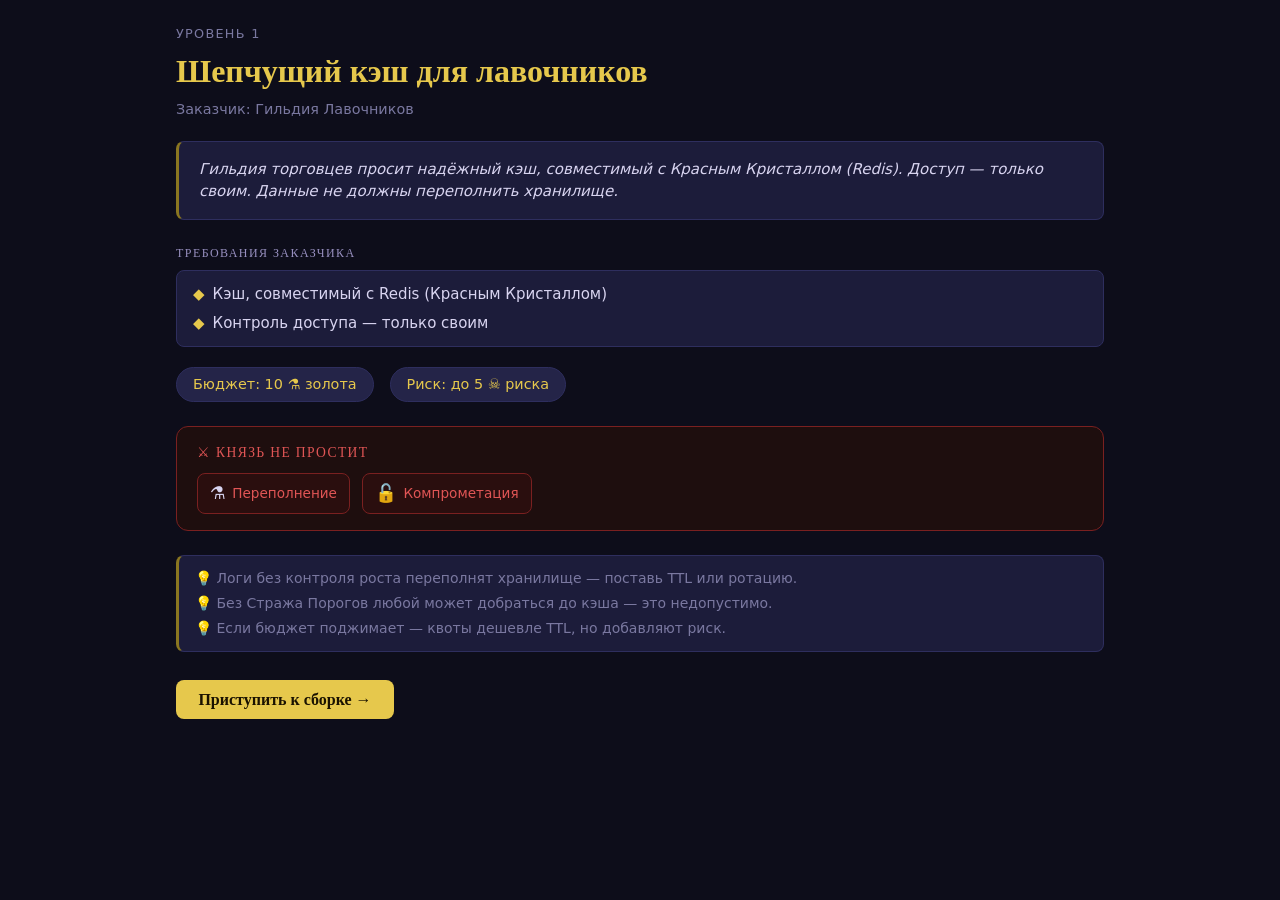
==== index.html @ b05fecaf "feat: initial TechnoMage Platform MVP Browser game about infrastructure design in a fantasy setting." ====
<!DOCTYPE html>
<html lang="ru">
<head>
  <meta charset="UTF-8" />
  <meta name="viewport" content="width=device-width, initial-scale=1.0" />
  <meta name="description" content="TechnoMage Platform — браузерная игра-прототип о системном дизайне в фэнтези-сеттинге." />
  <title>TechnoMage Platform</title>
  <link rel="stylesheet" href="style.css" />
</head>
<body>

<!-- ═══════════════════════════════════════════════════════════════
     SCREEN 1 — BRIEFING
════════════════════════════════════════════════════════════════ -->
<div id="screen-briefing" class="screen">
  <p id="briefing-level-num" class="level-badge"></p>
  <h1 id="briefing-level-name"></h1>
  <p id="briefing-client" class="briefing-client"></p>

  <p id="briefing-description" class="briefing-description"></p>

  <p class="section-title">Требования заказчика</p>
  <ul id="briefing-requirements"></ul>

  <div class="briefing-resources">
    <div class="resource-pill">Бюджет: <span id="briefing-budget"></span></div>
    <div class="resource-pill">Риск: <span id="briefing-risk"></span></div>
  </div>

  <div class="kp-section">
    <p class="kp-title">⚔ Князь не простит</p>
    <div id="briefing-critical"></div>
  </div>

  <div class="hint-box">
    <div id="briefing-hints"></div>
  </div>

  <button id="btn-start-assembly" class="btn btn-primary">Приступить к сборке →</button>
</div>


<!-- ═══════════════════════════════════════════════════════════════
     SCREEN 2 — ASSEMBLY
════════════════════════════════════════════════════════════════ -->
<div id="screen-assembly" style="display:none">

  <!-- Sticky HUD -->
  <div class="hud">
    <span id="hud-level-name" class="hud-level-name"></span>
    <span id="hud-gold" class="hud-resource"></span>
    <span id="hud-risk" class="hud-resource"></span>
    <span class="hud-divider">|</span>
    <div id="hud-statuses"></div>
    <span class="hud-divider">|</span>
    <span class="hud-kp-label">☠</span>
    <div id="hud-critical"></div>
  </div>

  <!-- Main area -->
  <div class="assembly-body">

    <!-- Left: Matrices -->
    <div>
      <div id="assembly-matrices"></div>
      <div class="launch-area">
        <button id="btn-launch" class="btn btn-launch">⚡ Запуск в прод — Отдать клиенту</button>
      </div>
    </div>

    <!-- Right: Spell panel -->
    <div class="spell-panel">
      <p class="spell-panel-title">Доступные заклинания</p>
      <div id="assembly-spells"></div>
    </div>

  </div>
</div>


<!-- ═══════════════════════════════════════════════════════════════
     SCREEN 3 — RESULT
════════════════════════════════════════════════════════════════ -->
<div id="screen-result" class="screen" style="display:none">

  <div id="result-banner" class="result-banner">
    <h1 id="result-title"></h1>
  </div>

  <!-- Success block -->
  <div id="result-success-block">
    <p id="result-client-report" class="result-client-text"></p>
    <p id="result-success-stats" class="result-stats"></p>
  </div>

  <!-- Fail block -->
  <div id="result-fail-block" class="fail-report">

    <!-- Block 1: Requirements -->
    <div id="result-req-block" class="fail-block">
      <p class="fail-block-title">◆ Не выполнены требования</p>
      <ul id="result-req-list" class="fail-list"></ul>
    </div>

    <!-- Block 2: Statuses -->
    <div id="result-status-block" class="fail-block">
      <p class="fail-block-title">⚠ Статусы (долги и конфликты)</p>
      <ul id="result-status-list" class="fail-list"></ul>
    </div>

    <!-- Block 3: Resources -->
    <div id="result-res-block" class="fail-block">
      <p class="fail-block-title">⚗ Ресурсы</p>
      <ul id="result-res-list" class="fail-list"></ul>
    </div>

  </div>

  <!-- Actions -->
  <div class="result-actions">
    <button id="btn-retry" class="btn btn-secondary">↩ Пересобрать</button>
    <button id="btn-next-level" class="btn btn-primary">Следующий уровень →</button>
  </div>

  <div id="result-all-done" class="result-all-done" style="display:none">
    ✦ Все уровни пройдены. Ты настоящий Техно-Маг. ✦
  </div>

</div>

<script type="module" src="ui.js"></script>

<!-- Wire up launch button after module loads -->
<script type="module">
  // The btn-launch is in a non-module context for simplicity,
  // but we need it wired — handled inside ui.js below.
</script>

</body>
</html>
---- style.css ----
/* TechnoMage Platform — Dark Fantasy UI */

/* ─── Tokens ─────────────────────────────────────────────────────────────── */
:root {
  --bg-deep:     #0d0d1a;
  --bg-base:     #13132b;
  --bg-card:     #1c1c3a;
  --bg-raised:   #242448;
  --border:      #2e2e5e;
  --border-glow: #4a4a9a;
  --gold:        #e6c84c;
  --gold-dim:    #8a7620;
  --red:         #e05555;
  --red-dim:     #7a2020;
  --green:       #4cca7a;
  --yellow:      #e6a83c;
  --text-main:   #d8d4f0;
  --text-dim:    #7a78a0;
  --text-label:  #9890c0;
  --slot-empty:  #1a1a38;
  --slot-valid:  #1a3a2a;
  --slot-invalid:#3a1a1a;
  --radius:      8px;
  --radius-lg:   12px;
  --font-main:   'Georgia', 'Times New Roman', serif;
  --font-ui:     'Segoe UI', system-ui, sans-serif;
  --transition:  0.15s ease;
}

/* ─── Reset & Base ───────────────────────────────────────────────────────── */
*, *::before, *::after { box-sizing: border-box; margin: 0; padding: 0; }

body {
  background: var(--bg-deep);
  color: var(--text-main);
  font-family: var(--font-ui);
  font-size: 15px;
  line-height: 1.5;
  min-height: 100vh;
}

h1, h2, h3 {
  font-family: var(--font-main);
  color: var(--gold);
}

a { color: var(--gold); }
ul { list-style: none; }

.fatal-error {
  color: var(--red);
  padding: 2rem;
  font-size: 1.2rem;
  text-align: center;
}

/* ─── Screens ────────────────────────────────────────────────────────────── */
.screen {
  max-width: 960px;
  margin: 0 auto;
  padding: 1.5rem 1rem 3rem;
  animation: fadeIn 0.2s ease;
}

@keyframes fadeIn {
  from { opacity: 0; transform: translateY(6px); }
  to   { opacity: 1; transform: none; }
}

/* ─── Briefing Screen ────────────────────────────────────────────────────── */
#screen-briefing .level-badge {
  font-size: 0.8rem;
  font-family: var(--font-ui);
  color: var(--text-dim);
  text-transform: uppercase;
  letter-spacing: 0.1em;
  margin-bottom: 0.25rem;
}

#screen-briefing h1 {
  font-size: 2rem;
  margin-bottom: 0.25rem;
}

.briefing-client {
  color: var(--text-dim);
  font-size: 0.9rem;
  margin-bottom: 1.25rem;
}

.briefing-description {
  background: var(--bg-card);
  border: 1px solid var(--border);
  border-left: 3px solid var(--gold-dim);
  border-radius: var(--radius);
  padding: 1rem 1.25rem;
  color: var(--text-main);
  margin-bottom: 1.5rem;
  font-style: italic;
}

.section-title {
  font-family: var(--font-main);
  color: var(--text-label);
  font-size: 0.75rem;
  text-transform: uppercase;
  letter-spacing: 0.12em;
  margin-bottom: 0.5rem;
}

#briefing-requirements {
  background: var(--bg-card);
  border: 1px solid var(--border);
  border-radius: var(--radius);
  padding: 0.75rem 1rem;
  margin-bottom: 1.25rem;
  display: flex;
  flex-direction: column;
  gap: 0.4rem;
}

#briefing-requirements li {
  display: flex;
  align-items: flex-start;
  gap: 0.5rem;
}

.req-icon { color: var(--gold); flex-shrink: 0; }

.briefing-resources {
  display: flex;
  gap: 1rem;
  margin-bottom: 1.5rem;
  flex-wrap: wrap;
}

.resource-pill {
  background: var(--bg-raised);
  border: 1px solid var(--border);
  border-radius: 20px;
  padding: 0.35rem 1rem;
  font-size: 0.9rem;
  color: var(--gold);
}

/* Critical statuses — "Князь не простит" */
.kp-section {
  background: #1e0e0e;
  border: 1px solid var(--red-dim);
  border-radius: var(--radius-lg);
  padding: 1rem 1.25rem;
  margin-bottom: 1.5rem;
}

.kp-title {
  color: var(--red);
  font-family: var(--font-main);
  font-size: 0.85rem;
  text-transform: uppercase;
  letter-spacing: 0.1em;
  margin-bottom: 0.6rem;
}

#briefing-critical {
  display: flex;
  gap: 0.75rem;
  flex-wrap: wrap;
}

.critical-badge {
  display: flex;
  align-items: center;
  gap: 0.4rem;
  background: #2a0e0e;
  border: 1px solid var(--red-dim);
  border-radius: var(--radius);
  padding: 0.4rem 0.75rem;
  cursor: default;
}

.critical-badge .status-icon { font-size: 1.1rem; }
.critical-badge .status-label { font-size: 0.85rem; color: var(--red); }

/* Hints */
.hint-box {
  background: var(--bg-card);
  border: 1px solid var(--border);
  border-left: 3px solid var(--gold-dim);
  border-radius: var(--radius);
  padding: 0.75rem 1rem;
  margin-bottom: 1.75rem;
}

.hint-line {
  color: var(--text-dim);
  font-size: 0.875rem;
  margin-bottom: 0.25rem;
}
.hint-line:last-child { margin-bottom: 0; }

/* ─── Buttons ────────────────────────────────────────────────────────────── */
.btn {
  display: inline-flex;
  align-items: center;
  gap: 0.5rem;
  border: none;
  border-radius: var(--radius);
  padding: 0.65rem 1.4rem;
  font-family: var(--font-main);
  font-size: 1rem;
  cursor: pointer;
  transition: var(--transition);
  text-decoration: none;
}

.btn-primary {
  background: var(--gold);
  color: #1a1200;
  font-weight: bold;
}
.btn-primary:hover { background: #f0d660; transform: translateY(-1px); }

.btn-danger {
  background: var(--red);
  color: #fff;
}
.btn-danger:hover { background: #f07070; }

.btn-secondary {
  background: var(--bg-raised);
  color: var(--text-main);
  border: 1px solid var(--border-glow);
}
.btn-secondary:hover { border-color: var(--gold-dim); color: var(--gold); }

.btn-launch {
  background: linear-gradient(135deg, #1a3a1a, #0e2a0e);
  color: var(--green);
  border: 1px solid #2a6a2a;
  font-size: 1.05rem;
  padding: 0.75rem 2rem;
  width: 100%;
  justify-content: center;
  margin-top: 1rem;
}
.btn-launch:hover {
  background: linear-gradient(135deg, #1e4a1e, #122a12);
  border-color: var(--green);
  box-shadow: 0 0 12px rgba(76, 202, 122, 0.25);
}

/* ─── Assembly HUD ───────────────────────────────────────────────────────── */
.hud {
  position: sticky;
  top: 0;
  z-index: 100;
  background: var(--bg-base);
  border-bottom: 1px solid var(--border);
  padding: 0.6rem 1rem;
  display: flex;
  align-items: center;
  gap: 1rem;
  flex-wrap: wrap;
}

.hud-level-name {
  font-family: var(--font-main);
  color: var(--gold);
  font-size: 0.95rem;
  flex: 1;
  min-width: 120px;
  white-space: nowrap;
  overflow: hidden;
  text-overflow: ellipsis;
}

.hud-resource {
  font-size: 0.95rem;
  font-family: var(--font-ui);
  padding: 0.25rem 0.7rem;
  border-radius: 20px;
  background: var(--bg-raised);
  border: 1px solid var(--border);
  white-space: nowrap;
  transition: var(--transition);
}
.hud-resource.warn  { border-color: var(--yellow); color: var(--yellow); }
.hud-resource.danger { border-color: var(--red); color: var(--red); animation: pulse 1s ease infinite; }

.hud-divider { color: var(--border); }

#hud-statuses {
  display: flex;
  gap: 0.3rem;
  align-items: center;
  flex-wrap: wrap;
}

.status-clear { color: var(--text-dim); font-size: 0.8rem; }

.status-badge {
  display: inline-block;
  font-size: 1.1rem;
  cursor: default;
  transition: var(--transition);
}
.status-badge.status-fatal {
  filter: drop-shadow(0 0 4px var(--red));
  animation: pulse 1.2s ease infinite;
}
.status-badge.status-warn {
  opacity: 0.7;
}

.hud-kp-label {
  color: var(--text-dim);
  font-size: 0.75rem;
}

#hud-critical {
  display: flex;
  gap: 0.25rem;
}

.critical-mini {
  font-size: 1rem;
  opacity: 0.35;
  cursor: default;
  transition: var(--transition);
}
.critical-mini.fired {
  opacity: 1;
  filter: drop-shadow(0 0 5px var(--red));
  animation: pulse 1s ease infinite;
}

@keyframes pulse {
  0%, 100% { opacity: 1; }
  50%       { opacity: 0.5; }
}

/* ─── Assembly Layout ────────────────────────────────────────────────────── */
#screen-assembly {
  max-width: 1100px;
  display: flex;
  flex-direction: column;
  gap: 0;
  padding: 0 0 3rem;
}

.assembly-body {
  display: grid;
  grid-template-columns: 1fr 320px;
  gap: 1.25rem;
  padding: 1.25rem 1rem;
  align-items: start;
}

@media (max-width: 720px) {
  .assembly-body {
    grid-template-columns: 1fr;
  }
}

/* ─── Matrices ───────────────────────────────────────────────────────────── */
#assembly-matrices {
  display: flex;
  flex-direction: column;
  gap: 1rem;
}

.matrix-block {
  background: var(--bg-card);
  border: 1px solid var(--border);
  border-radius: var(--radius-lg);
  overflow: hidden;
  transition: var(--transition);
}

.matrix-header {
  display: flex;
  align-items: center;
  gap: 0.6rem;
  padding: 0.65rem 1rem;
  background: var(--bg-raised);
  border-bottom: 1px solid var(--border);
}

.matrix-icon { font-size: 1.2rem; }
.matrix-name {
  font-family: var(--font-main);
  color: var(--gold);
  font-size: 1rem;
  font-weight: bold;
}
.matrix-desc {
  color: var(--text-dim);
  font-size: 0.8rem;
  margin-left: auto;
}

.matrix-slots {
  display: flex;
  flex-wrap: wrap;
  gap: 0.75rem;
  padding: 0.85rem 1rem;
}

/* ─── Slots ──────────────────────────────────────────────────────────────── */
.slot {
  width: 140px;
  min-height: 72px;
  border-radius: var(--radius);
  border: 2px dashed var(--border);
  display: flex;
  flex-direction: column;
  align-items: center;
  justify-content: center;
  padding: 0.5rem;
  text-align: center;
  cursor: default;
  transition: border-color 0.12s ease, background 0.12s ease;
  position: relative;
}

.slot-empty {
  background: var(--slot-empty);
  border-color: var(--border);
  cursor: pointer;
}
.slot-empty:hover { border-color: var(--border-glow); }

.slot-valid {
  background: var(--slot-valid) !important;
  border-color: var(--green) !important;
  border-style: solid !important;
  box-shadow: 0 0 8px rgba(76, 202, 122, 0.2);
}

.slot-invalid {
  background: var(--slot-invalid) !important;
  border-color: var(--red-dim) !important;
  opacity: 0.5;
  cursor: not-allowed;
}

.slot-drag-over {
  background: #1a3a2a !important;
  border-color: var(--green) !important;
  border-style: solid !important;
  box-shadow: 0 0 14px rgba(76, 202, 122, 0.4);
}

.slot-filled {
  background: var(--bg-raised);
  border: 2px solid var(--border-glow);
  border-style: solid;
  cursor: pointer;
}
.slot-filled:hover {
  border-color: var(--red);
  box-shadow: 0 0 8px rgba(224, 85, 85, 0.2);
}
.slot-filled:hover::after {
  content: '✕';
  position: absolute;
  top: 3px; right: 5px;
  font-size: 0.7rem;
  color: var(--red);
  opacity: 0.7;
}

.slot-type-label {
  font-size: 0.7rem;
  color: var(--text-dim);
  text-transform: uppercase;
  letter-spacing: 0.08em;
}

.slot-spell-name {
  font-family: var(--font-main);
  font-size: 0.85rem;
  color: var(--gold);
  line-height: 1.3;
}
.slot-spell-cost {
  font-size: 0.7rem;
  color: var(--text-dim);
  margin-top: 0.2rem;
}

/* ─── Spell Panel ────────────────────────────────────────────────────────── */
.spell-panel {
  position: sticky;
  top: 56px;
}

.spell-panel-title {
  font-family: var(--font-main);
  color: var(--text-label);
  font-size: 0.75rem;
  text-transform: uppercase;
  letter-spacing: 0.12em;
  margin-bottom: 0.6rem;
  padding: 0 0.25rem;
}

#assembly-spells {
  display: flex;
  flex-direction: column;
  gap: 0.5rem;
  max-height: calc(100vh - 160px);
  overflow-y: auto;
  padding-right: 4px;
}

#assembly-spells::-webkit-scrollbar { width: 4px; }
#assembly-spells::-webkit-scrollbar-track { background: transparent; }
#assembly-spells::-webkit-scrollbar-thumb { background: var(--border); border-radius: 2px; }

.spell-card {
  background: var(--bg-card);
  border: 1px solid var(--border);
  border-radius: var(--radius);
  padding: 0.6rem 0.75rem;
  cursor: grab;
  transition: border-color 0.12s ease, box-shadow 0.12s ease, opacity 0.12s ease;
  user-select: none;
}
.spell-card:hover {
  border-color: var(--gold-dim);
  box-shadow: 0 0 6px rgba(230, 200, 76, 0.15);
}
.spell-card:active { cursor: grabbing; }

.spell-selected {
  border-color: var(--gold) !important;
  box-shadow: 0 0 10px rgba(230, 200, 76, 0.3) !important;
  background: #22220e !important;
}

.spell-placed {
  opacity: 0.35;
  cursor: not-allowed;
  border-style: dashed;
}

.spell-dragging { opacity: 0.5; }

.spell-name {
  font-family: var(--font-main);
  color: var(--gold);
  font-size: 0.9rem;
  margin-bottom: 0.15rem;
}
.spell-desc {
  font-size: 0.78rem;
  color: var(--text-dim);
  margin-bottom: 0.35rem;
  line-height: 1.35;
}
.spell-meta {
  display: flex;
  gap: 0.5rem;
  align-items: center;
  flex-wrap: wrap;
  margin-bottom: 0.25rem;
}
.spell-cost { font-size: 0.78rem; color: var(--gold); }
.spell-risk { font-size: 0.78rem; color: var(--text-dim); }
.spell-risk.has-risk { color: var(--yellow); }
.spell-debt {
  font-size: 0.72rem;
  color: var(--red);
  background: rgba(224,85,85,0.08);
  border-radius: 4px;
  padding: 0 0.35rem;
}
.spell-slots {
  font-size: 0.68rem;
  color: var(--text-dim);
  text-transform: uppercase;
  letter-spacing: 0.07em;
}

/* ─── Launch button area ─────────────────────────────────────────────────── */
.launch-area {
  padding: 0 1rem 1rem;
}

/* ─── Result Screen ──────────────────────────────────────────────────────── */
.result-banner {
  border-radius: var(--radius-lg);
  padding: 2rem 2rem 1.5rem;
  text-align: center;
  margin-bottom: 1.5rem;
  border: 1px solid;
}

.result-banner.success {
  background: linear-gradient(135deg, #0e2a0e, #0a1e12);
  border-color: var(--green);
  box-shadow: 0 0 30px rgba(76, 202, 122, 0.15);
}

.result-banner.fail {
  background: linear-gradient(135deg, #2a0e0e, #1e0a0a);
  border-color: var(--red);
  box-shadow: 0 0 30px rgba(224, 85, 85, 0.15);
}

#result-title {
  font-size: 1.8rem;
  margin-bottom: 0;
}
.result-banner.success #result-title { color: var(--green); }
.result-banner.fail    #result-title { color: var(--red); }

.result-client-text {
  font-style: italic;
  color: var(--text-main);
  font-size: 1.05rem;
  margin: 0.75rem 0 0.5rem;
  line-height: 1.55;
}

.result-stats {
  font-size: 0.875rem;
  color: var(--text-dim);
  margin-top: 0.5rem;
}

/* Fail report blocks */
.fail-report {
  display: flex;
  flex-direction: column;
  gap: 1rem;
  margin-bottom: 1.5rem;
}

.fail-block {
  background: var(--bg-card);
  border: 1px solid var(--border);
  border-radius: var(--radius-lg);
  overflow: hidden;
}

.fail-block-title {
  font-family: var(--font-main);
  font-size: 0.75rem;
  text-transform: uppercase;
  letter-spacing: 0.12em;
  padding: 0.5rem 1rem;
  background: var(--bg-raised);
  color: var(--text-label);
  border-bottom: 1px solid var(--border);
}

.fail-list {
  padding: 0.75rem 1rem;
  display: flex;
  flex-direction: column;
  gap: 0.6rem;
}

.fail-item {
  display: flex;
  align-items: flex-start;
  gap: 0.6rem;
  font-size: 0.9rem;
  line-height: 1.45;
}

.fail-icon {
  font-size: 1.1rem;
  flex-shrink: 0;
  margin-top: 0.05rem;
}

.fail-fatal .fail-icon { filter: drop-shadow(0 0 3px var(--red)); }
.fail-warn  .fail-icon { opacity: 0.6; }
.fail-info  { color: var(--text-dim); }

.fail-advice {
  font-size: 0.8rem;
  color: var(--text-dim);
  margin-top: 0.2rem;
  font-style: italic;
}

/* Result buttons */
.result-actions {
  display: flex;
  gap: 0.75rem;
  flex-wrap: wrap;
}

.result-all-done {
  text-align: center;
  font-family: var(--font-main);
  color: var(--gold);
  font-size: 1.1rem;
  padding: 1rem;
  background: var(--bg-card);
  border: 1px solid var(--gold-dim);
  border-radius: var(--radius-lg);
  margin-top: 0.5rem;
}
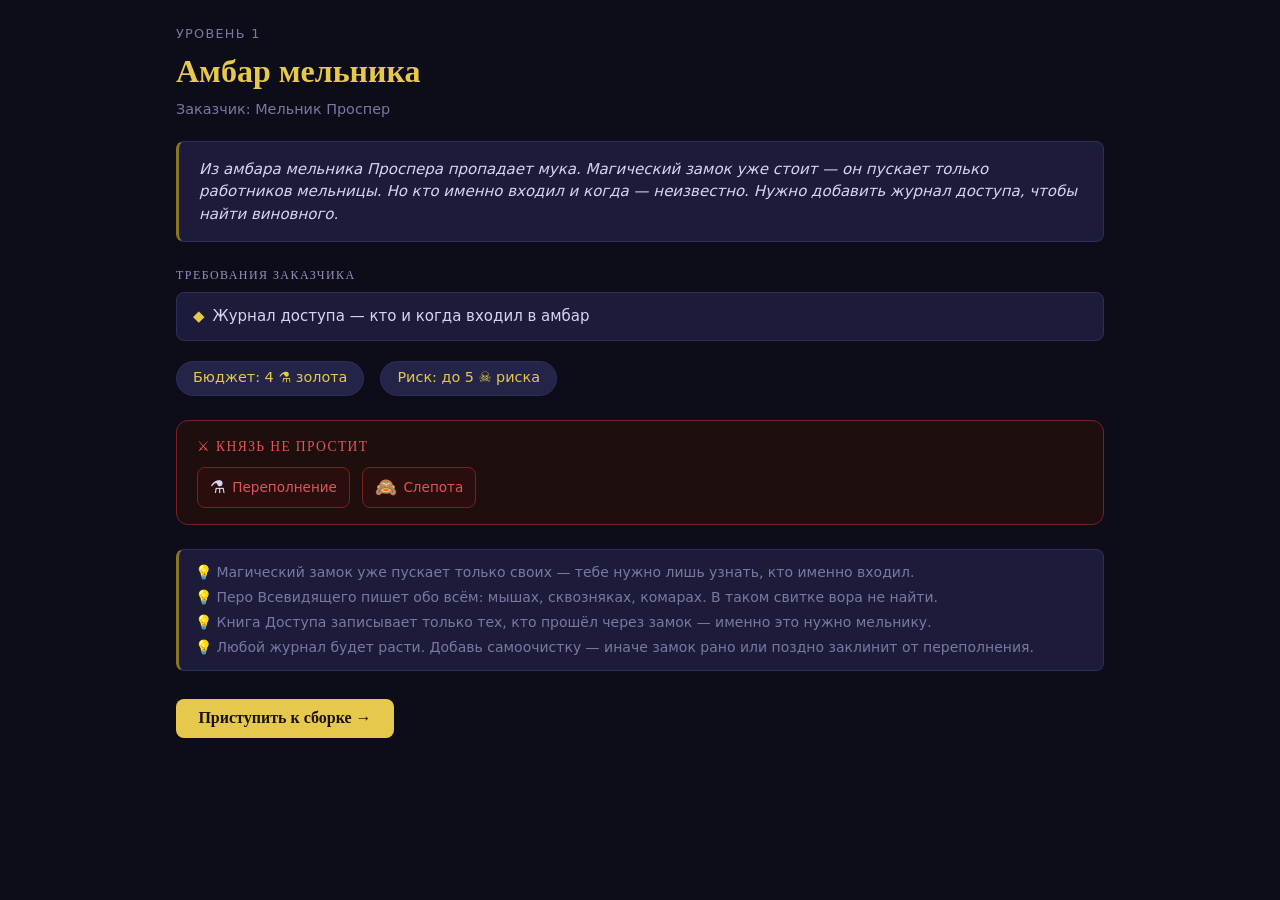
==== commit dd9fb360: "feat: matrices as cards + L3 final level (build from scratch) Made-with: Cursor" ====
--- a/index.html
+++ b/index.html
@@ -60,7 +60,27 @@
   <!-- Main area -->
   <div class="assembly-body">
 
-    <!-- Left: Matrices -->
+    <!-- Left: Task sidebar (always visible) -->
+    <div class="task-sidebar">
+      <div id="sidebar-level-num" class="sidebar-level-num"></div>
+      <div id="sidebar-level-name" class="sidebar-level-name"></div>
+      <div id="sidebar-client" class="sidebar-client"></div>
+      <p id="sidebar-description" class="sidebar-description"></p>
+
+      <p class="sidebar-section-title">Требования</p>
+      <ul id="sidebar-requirements" class="sidebar-requirements"></ul>
+
+      <div class="sidebar-kp">
+        <p class="sidebar-kp-title">⚔ Князь не простит</p>
+        <div id="sidebar-critical"></div>
+      </div>
+
+      <div class="sidebar-hints">
+        <div id="sidebar-hints"></div>
+      </div>
+    </div>
+
+    <!-- Center: Matrices -->
     <div>
       <div id="assembly-matrices"></div>
       <div class="launch-area">
@@ -68,9 +88,14 @@
       </div>
     </div>
 
-    <!-- Right: Spell panel -->
+    <!-- Right: Matrix panel (optional matrices) + Spell panel -->
     <div class="spell-panel">
-      <p class="spell-panel-title">Доступные заклинания</p>
+      <div id="assembly-matrix-panel" style="display:none">
+        <p class="matrix-panel-title">Матрицы</p>
+        <div id="assembly-matrix-cards"></div>
+        <div class="panel-divider"></div>
+      </div>
+      <p class="spell-panel-title">Заклинания</p>
       <div id="assembly-spells"></div>
     </div>
 
--- a/style.css
+++ b/style.css
@@ -341,7 +341,8 @@
 
 /* ─── Assembly Layout ────────────────────────────────────────────────────── */
 #screen-assembly {
-  max-width: 1100px;
+  max-width: 1280px;
+  margin: 0 auto;
   display: flex;
   flex-direction: column;
   gap: 0;
@@ -350,17 +351,140 @@
 
 .assembly-body {
   display: grid;
-  grid-template-columns: 1fr 320px;
-  gap: 1.25rem;
-  padding: 1.25rem 1rem;
+  grid-template-columns: 240px 1fr 300px;
+  gap: 1rem;
+  padding: 1rem;
   align-items: start;
+}
+
+@media (max-width: 960px) {
+  .assembly-body {
+    grid-template-columns: 200px 1fr 260px;
+  }
 }
 
 @media (max-width: 720px) {
   .assembly-body {
     grid-template-columns: 1fr;
   }
-}
+  .task-sidebar {
+    order: -1;
+  }
+}
+
+/* ─── Task Sidebar ───────────────────────────────────────────────────────── */
+.task-sidebar {
+  position: sticky;
+  top: 56px;
+  background: var(--bg-card);
+  border: 1px solid var(--border);
+  border-left: 3px solid var(--gold-dim);
+  border-radius: var(--radius-lg);
+  padding: 1rem;
+  display: flex;
+  flex-direction: column;
+  gap: 0.75rem;
+  max-height: calc(100vh - 72px);
+  overflow-y: auto;
+}
+
+.task-sidebar::-webkit-scrollbar { width: 3px; }
+.task-sidebar::-webkit-scrollbar-track { background: transparent; }
+.task-sidebar::-webkit-scrollbar-thumb { background: var(--border); border-radius: 2px; }
+
+.sidebar-level-num {
+  font-size: 0.7rem;
+  text-transform: uppercase;
+  letter-spacing: 0.1em;
+  color: var(--text-dim);
+}
+
+.sidebar-level-name {
+  font-family: var(--font-main);
+  color: var(--gold);
+  font-size: 1rem;
+  line-height: 1.3;
+}
+
+.sidebar-client {
+  font-size: 0.8rem;
+  color: var(--text-dim);
+}
+
+.sidebar-description {
+  font-size: 0.8rem;
+  color: var(--text-main);
+  line-height: 1.45;
+  font-style: italic;
+  padding-bottom: 0.5rem;
+  border-bottom: 1px solid var(--border);
+}
+
+.sidebar-section-title {
+  font-size: 0.68rem;
+  text-transform: uppercase;
+  letter-spacing: 0.1em;
+  color: var(--text-dim);
+}
+
+.sidebar-requirements {
+  display: flex;
+  flex-direction: column;
+  gap: 0.35rem;
+  padding-bottom: 0.5rem;
+  border-bottom: 1px solid var(--border);
+}
+
+.sidebar-req-item {
+  display: flex;
+  align-items: flex-start;
+  gap: 0.4rem;
+  font-size: 0.8rem;
+  line-height: 1.35;
+  color: var(--text-main);
+}
+
+.sidebar-kp {
+  background: #1e0e0e;
+  border: 1px solid var(--red-dim);
+  border-radius: var(--radius);
+  padding: 0.6rem 0.75rem;
+}
+
+.sidebar-kp-title {
+  font-size: 0.68rem;
+  text-transform: uppercase;
+  letter-spacing: 0.1em;
+  color: var(--red);
+  margin-bottom: 0.4rem;
+}
+
+#sidebar-critical {
+  display: flex;
+  flex-direction: column;
+  gap: 0.3rem;
+}
+
+.sidebar-critical-badge {
+  display: flex;
+  align-items: center;
+  gap: 0.4rem;
+  font-size: 0.8rem;
+  color: var(--red);
+}
+
+.sidebar-hints {
+  border-top: 1px solid var(--border);
+  padding-top: 0.5rem;
+}
+
+.sidebar-hint-line {
+  font-size: 0.75rem;
+  color: var(--text-dim);
+  line-height: 1.4;
+  margin-bottom: 0.3rem;
+}
+.sidebar-hint-line:last-child { margin-bottom: 0; }
 
 /* ─── Matrices ───────────────────────────────────────────────────────────── */
 #assembly-matrices {
@@ -706,3 +830,126 @@
   border-radius: var(--radius-lg);
   margin-top: 0.5rem;
 }
+
+/* ─── Matrix Panel (optional matrices as cards) ──────────────────────────── */
+.matrix-panel-title {
+  font-family: var(--font-main);
+  color: var(--text-label);
+  font-size: 0.75rem;
+  text-transform: uppercase;
+  letter-spacing: 0.12em;
+  margin-bottom: 0.5rem;
+  padding: 0 0.25rem;
+}
+
+#assembly-matrix-cards {
+  display: flex;
+  flex-direction: column;
+  gap: 0.5rem;
+  margin-bottom: 0.5rem;
+}
+
+.matrix-card {
+  background: var(--bg-raised);
+  border: 1px solid var(--border-glow);
+  border-radius: var(--radius);
+  padding: 0.6rem 0.75rem;
+  cursor: pointer;
+  transition: border-color 0.12s ease, box-shadow 0.12s ease;
+  user-select: none;
+}
+.matrix-card:hover {
+  border-color: var(--gold-dim);
+  box-shadow: 0 0 8px rgba(230, 200, 76, 0.2);
+}
+.matrix-card-selected {
+  border-color: var(--gold) !important;
+  box-shadow: 0 0 12px rgba(230, 200, 76, 0.35) !important;
+}
+.matrix-card-dragging { opacity: 0.5; }
+
+.matrix-card-header {
+  display: flex;
+  align-items: center;
+  gap: 0.4rem;
+  margin-bottom: 0.2rem;
+}
+.matrix-card-icon { font-size: 1rem; }
+.matrix-card-name {
+  font-family: var(--font-main);
+  color: var(--gold);
+  font-size: 0.9rem;
+  flex: 1;
+}
+.matrix-card-cost {
+  font-size: 0.8rem;
+  color: var(--gold);
+  background: rgba(230,200,76,0.1);
+  border-radius: 4px;
+  padding: 0 0.4rem;
+}
+.matrix-card-desc {
+  font-size: 0.75rem;
+  color: var(--text-dim);
+  margin-bottom: 0.25rem;
+}
+.matrix-card-slots {
+  font-size: 0.68rem;
+  color: var(--text-dim);
+  text-transform: uppercase;
+  letter-spacing: 0.07em;
+}
+
+.panel-divider {
+  height: 1px;
+  background: var(--border);
+  margin: 0.75rem 0;
+}
+
+/* ─── Matrix block states ────────────────────────────────────────────────── */
+.matrix-locked .matrix-header {
+  opacity: 0.8;
+}
+.matrix-lock-icon {
+  font-size: 0.85rem;
+  margin-left: auto;
+  opacity: 0.5;
+}
+
+.matrix-remove-btn {
+  margin-left: auto;
+  background: none;
+  border: 1px solid var(--red-dim);
+  color: var(--red);
+  border-radius: 4px;
+  padding: 0.1rem 0.4rem;
+  font-size: 0.8rem;
+  cursor: pointer;
+  line-height: 1.4;
+  transition: var(--transition);
+  flex-shrink: 0;
+}
+.matrix-remove-btn:hover { background: rgba(224,85,85,0.15); }
+.matrix-remove-btn.disabled {
+  opacity: 0.3;
+  cursor: not-allowed;
+  pointer-events: none;
+}
+
+/* ─── Board drag-over state ──────────────────────────────────────────────── */
+.board-drag-over {
+  outline: 2px dashed var(--gold-dim);
+  outline-offset: 4px;
+  border-radius: var(--radius);
+}
+
+/* ─── Empty board hint ───────────────────────────────────────────────────── */
+.matrices-empty-hint {
+  color: var(--text-dim);
+  font-size: 0.875rem;
+  font-style: italic;
+  padding: 1.5rem 1rem;
+  text-align: center;
+  border: 2px dashed var(--border);
+  border-radius: var(--radius-lg);
+}
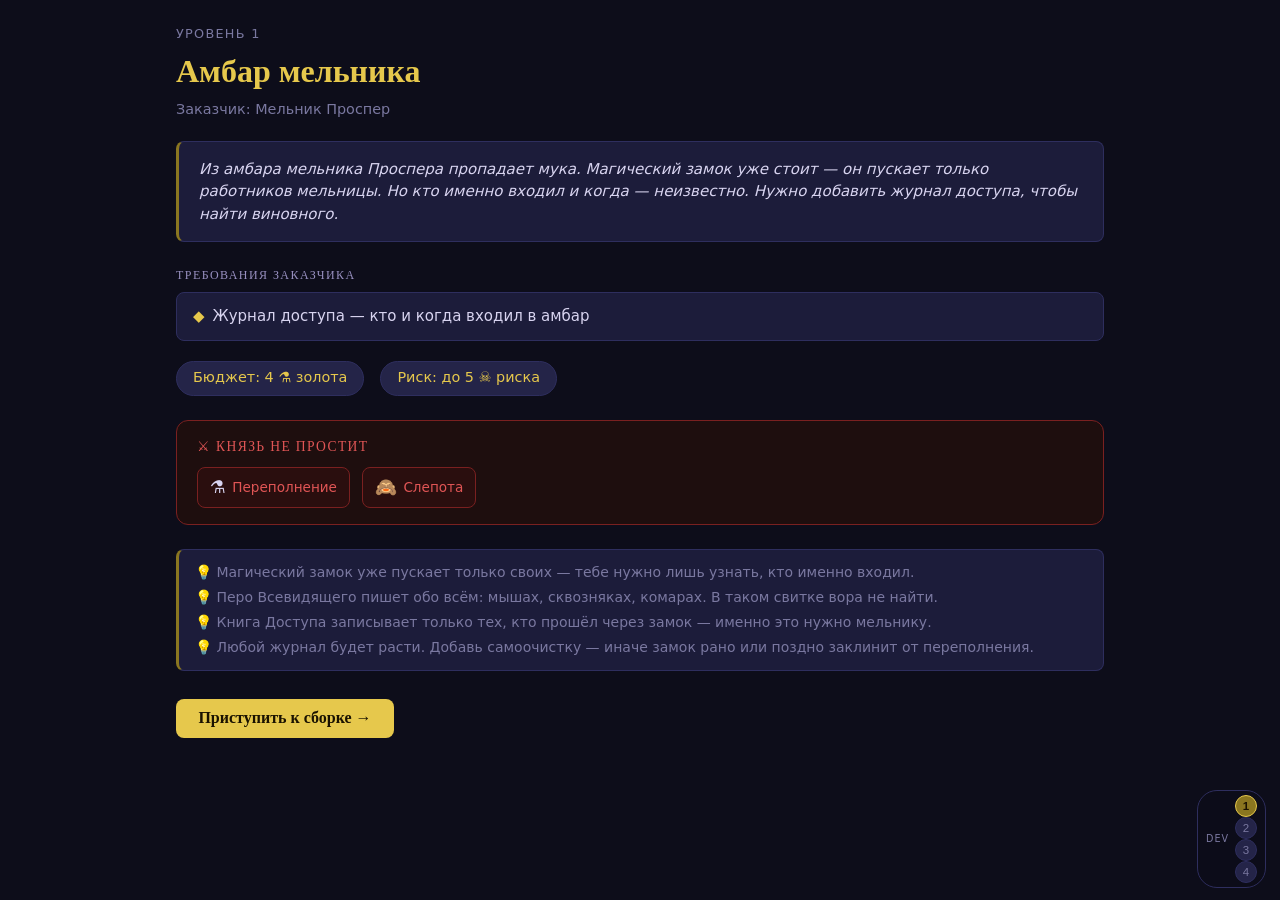
==== commit 8395bac9: "feat: dev level-jump nav bar Made-with: Cursor" ====
--- a/index.html
+++ b/index.html
@@ -155,11 +155,11 @@
 
 <script type="module" src="ui.js"></script>
 
-<!-- Wire up launch button after module loads -->
-<script type="module">
-  // The btn-launch is in a non-module context for simplicity,
-  // but we need it wired — handled inside ui.js below.
-</script>
+<!-- Dev nav: quick level jump bar -->
+<div id="dev-nav">
+  <span class="dev-nav-label">dev</span>
+  <div id="dev-nav-levels"></div>
+</div>
 
 </body>
 </html>
--- a/style.css
+++ b/style.css
@@ -831,6 +831,53 @@
   margin-top: 0.5rem;
 }
 
+/* ─── Dev Nav ────────────────────────────────────────────────────────────── */
+#dev-nav {
+  position: fixed;
+  bottom: 12px;
+  right: 14px;
+  z-index: 9999;
+  display: flex;
+  align-items: center;
+  gap: 4px;
+  background: rgba(13,13,26,0.88);
+  border: 1px solid var(--border);
+  border-radius: 20px;
+  padding: 4px 8px;
+  backdrop-filter: blur(4px);
+}
+
+.dev-nav-label {
+  font-size: 0.6rem;
+  text-transform: uppercase;
+  letter-spacing: 0.1em;
+  color: var(--text-dim);
+  margin-right: 2px;
+}
+
+.dev-nav-btn {
+  background: var(--bg-raised);
+  border: 1px solid var(--border);
+  color: var(--text-dim);
+  border-radius: 50%;
+  width: 22px;
+  height: 22px;
+  font-size: 0.72rem;
+  cursor: pointer;
+  display: flex;
+  align-items: center;
+  justify-content: center;
+  transition: var(--transition);
+  padding: 0;
+}
+.dev-nav-btn:hover { border-color: var(--gold-dim); color: var(--gold); }
+.dev-nav-btn.dev-nav-active {
+  background: var(--gold-dim);
+  border-color: var(--gold);
+  color: #1a1200;
+  font-weight: bold;
+}
+
 /* ─── Matrix Panel (optional matrices as cards) ──────────────────────────── */
 .matrix-panel-title {
   font-family: var(--font-main);
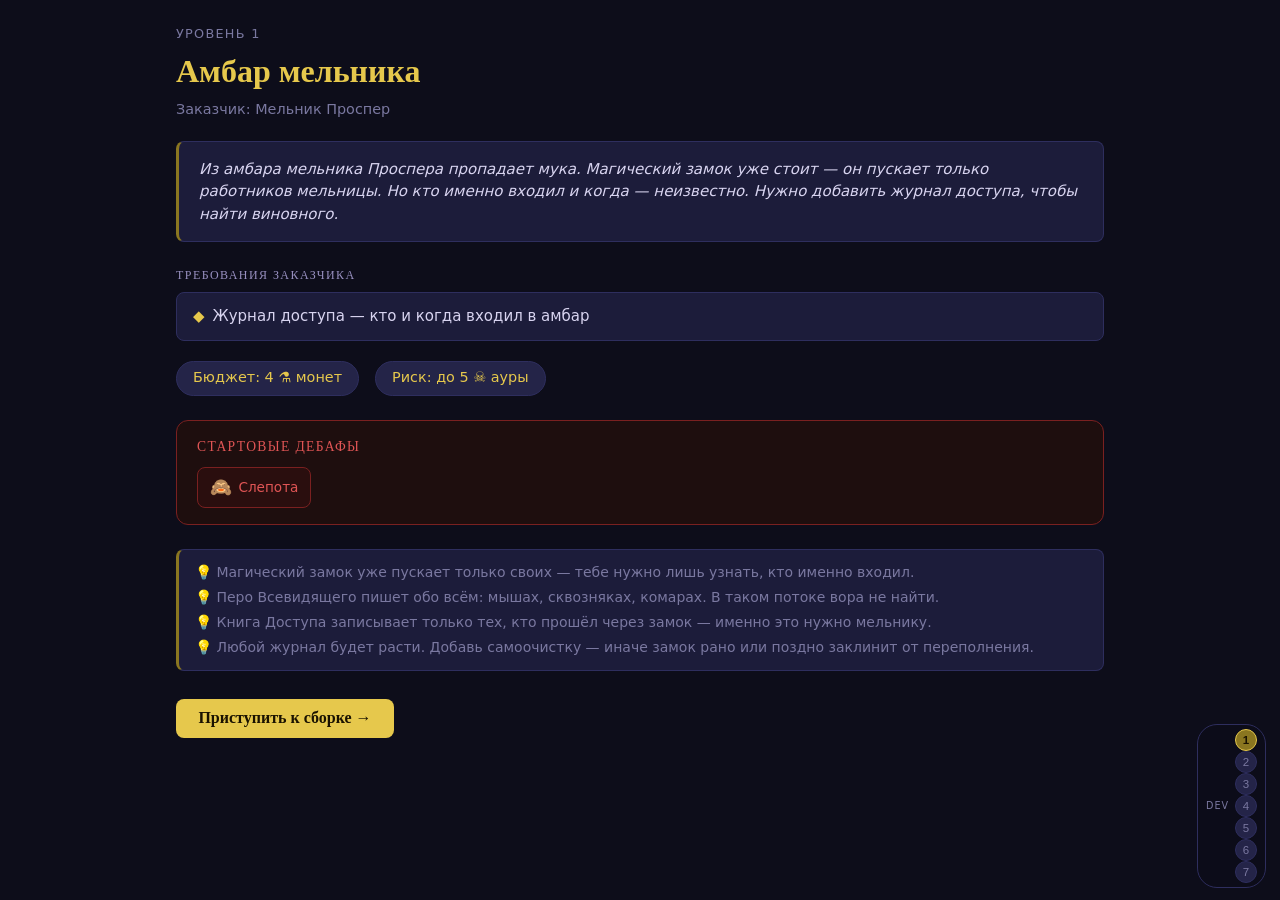
==== commit ac9ec6c9: "feat: level design system, L1–L7 balancing, UI improvements - Add full level design docs: levels/ wi" ====
--- a/index.html
+++ b/index.html
@@ -27,9 +27,9 @@
     <div class="resource-pill">Риск: <span id="briefing-risk"></span></div>
   </div>
 
-  <div class="kp-section">
-    <p class="kp-title">⚔ Князь не простит</p>
-    <div id="briefing-critical"></div>
+  <div class="debuffs-section">
+    <p class="debuffs-title">Стартовые дебафы</p>
+    <div id="briefing-debuffs"></div>
   </div>
 
   <div class="hint-box">
@@ -51,10 +51,8 @@
     <span id="hud-gold" class="hud-resource"></span>
     <span id="hud-risk" class="hud-resource"></span>
     <span class="hud-divider">|</span>
+    <span class="hud-group-label">Долги</span>
     <div id="hud-statuses"></div>
-    <span class="hud-divider">|</span>
-    <span class="hud-kp-label">☠</span>
-    <div id="hud-critical"></div>
   </div>
 
   <!-- Main area -->
@@ -70,9 +68,9 @@
       <p class="sidebar-section-title">Требования</p>
       <ul id="sidebar-requirements" class="sidebar-requirements"></ul>
 
-      <div class="sidebar-kp">
-        <p class="sidebar-kp-title">⚔ Князь не простит</p>
-        <div id="sidebar-critical"></div>
+      <div class="sidebar-debuffs">
+        <p class="sidebar-debuffs-title">Стартовые дебафы</p>
+        <div id="sidebar-debuffs"></div>
       </div>
 
       <div class="sidebar-hints">
@@ -81,7 +79,7 @@
     </div>
 
     <!-- Center: Matrices -->
-    <div>
+    <div class="matrices-col">
       <div id="assembly-matrices"></div>
       <div class="launch-area">
         <button id="btn-launch" class="btn btn-launch">⚡ Запуск в прод — Отдать клиенту</button>
@@ -95,8 +93,13 @@
         <div id="assembly-matrix-cards"></div>
         <div class="panel-divider"></div>
       </div>
-      <p class="spell-panel-title">Заклинания</p>
+      <p class="spell-panel-title">Заклинания <span id="spell-slot-filter-label" class="slot-filter-label" style="display:none"></span></p>
       <div id="assembly-spells"></div>
+      <div id="assembly-obryads-section" style="display:none">
+        <div class="panel-divider"></div>
+        <p class="spell-panel-title obryad-panel-title">Обряды</p>
+        <div id="assembly-obryads"></div>
+      </div>
     </div>
 
   </div>
@@ -141,6 +144,12 @@
 
   </div>
 
+  <!-- Assembly summary -->
+  <div id="result-assembly-block" class="result-assembly-block">
+    <p class="result-assembly-title">Ваша сборка</p>
+    <ul id="result-assembly-list" class="result-assembly-list"></ul>
+  </div>
+
   <!-- Actions -->
   <div class="result-actions">
     <button id="btn-retry" class="btn btn-secondary">↩ Пересобрать</button>
--- a/style.css
+++ b/style.css
@@ -144,7 +144,7 @@
 }
 
 /* Critical statuses — "Князь не простит" */
-.kp-section {
+.debuffs-section {
   background: #1e0e0e;
   border: 1px solid var(--red-dim);
   border-radius: var(--radius-lg);
@@ -152,7 +152,7 @@
   margin-bottom: 1.5rem;
 }
 
-.kp-title {
+.debuffs-title {
   color: var(--red);
   font-family: var(--font-main);
   font-size: 0.85rem;
@@ -161,10 +161,15 @@
   margin-bottom: 0.6rem;
 }
 
-#briefing-critical {
+#briefing-debuffs {
   display: flex;
   gap: 0.75rem;
   flex-wrap: wrap;
+}
+
+.no-debuffs {
+  color: var(--text-muted);
+  font-size: 0.85rem;
 }
 
 .critical-badge {
@@ -284,8 +289,9 @@
   white-space: nowrap;
   transition: var(--transition);
 }
-.hud-resource.warn  { border-color: var(--yellow); color: var(--yellow); }
+.hud-resource.warn   { border-color: var(--yellow); color: var(--yellow); }
 .hud-resource.danger { border-color: var(--red); color: var(--red); animation: pulse 1s ease infinite; }
+.hud-resource.good   { border-color: #4caf7d; color: #4caf7d; }
 
 .hud-divider { color: var(--border); }
 
@@ -315,6 +321,15 @@
 .hud-kp-label {
   color: var(--text-dim);
   font-size: 0.75rem;
+}
+
+.hud-group-label {
+  font-size: 0.65rem;
+  text-transform: uppercase;
+  letter-spacing: 0.08em;
+  color: var(--text-dim);
+  white-space: nowrap;
+  flex-shrink: 0;
 }
 
 #hud-critical {
@@ -444,14 +459,14 @@
   color: var(--text-main);
 }
 
-.sidebar-kp {
+.sidebar-debuffs {
   background: #1e0e0e;
   border: 1px solid var(--red-dim);
   border-radius: var(--radius);
   padding: 0.6rem 0.75rem;
 }
 
-.sidebar-kp-title {
+.sidebar-debuffs-title {
   font-size: 0.68rem;
   text-transform: uppercase;
   letter-spacing: 0.1em;
@@ -613,11 +628,28 @@
   margin-top: 0.2rem;
 }
 
+/* ─── Matrices center column ─────────────────────────────────────────────── */
+.matrices-col {
+  position: sticky;
+  top: 56px;
+  max-height: calc(100vh - 72px);
+  overflow-y: auto;
+  padding-bottom: 0.5rem;
+}
+.matrices-col::-webkit-scrollbar { width: 4px; }
+.matrices-col::-webkit-scrollbar-track { background: transparent; }
+.matrices-col::-webkit-scrollbar-thumb { background: var(--border); border-radius: 2px; }
+
 /* ─── Spell Panel ────────────────────────────────────────────────────────── */
 .spell-panel {
   position: sticky;
   top: 56px;
-}
+  max-height: calc(100vh - 72px);
+  overflow-y: auto;
+}
+.spell-panel::-webkit-scrollbar { width: 4px; }
+.spell-panel::-webkit-scrollbar-track { background: transparent; }
+.spell-panel::-webkit-scrollbar-thumb { background: var(--border); border-radius: 2px; }
 
 .spell-panel-title {
   font-family: var(--font-main);
@@ -633,8 +665,6 @@
   display: flex;
   flex-direction: column;
   gap: 0.5rem;
-  max-height: calc(100vh - 160px);
-  overflow-y: auto;
   padding-right: 4px;
 }
 
@@ -1000,3 +1030,125 @@
   border: 2px dashed var(--border);
   border-radius: var(--radius-lg);
 }
+
+/* ── Обряды ─────────────────────────────────────────────────────── */
+.obryad-card {
+  border-color: #3a2a5a;
+  background: #1a1228;
+}
+.obryad-card:hover:not(.spell-placed) {
+  border-color: #7c5cbf;
+}
+.obryad-panel-title {
+  color: #9b72e0;
+}
+.obryad-effect {
+  font-size: 0.72rem;
+  color: #9b72e0;
+  margin-left: 0.4rem;
+}
+
+/* ── Фильтр слота ───────────────────────────────────────────────── */
+.slot-filter-label {
+  font-size: 0.7rem;
+  color: var(--accent);
+  margin-left: 0.5rem;
+  text-transform: none;
+  letter-spacing: 0;
+  opacity: 0.85;
+}
+
+/* ── Снимает долг ───────────────────────────────────────────────── */
+.spell-resolves {
+  font-size: 0.72rem;
+  color: #4caf7d;
+  margin-top: 0.25rem;
+}
+
+/* ── Позитивный баф ─────────────────────────────────────────────── */
+.spell-buff {
+  font-size: 0.72rem;
+  color: #4caf7d;
+  font-weight: 600;
+}
+
+/* ── Эффекты карточки ───────────────────────────────────────────── */
+.spell-effects {
+  display: flex;
+  flex-wrap: wrap;
+  gap: 0.3rem;
+  margin: 0.3rem 0 0.2rem;
+  min-height: 1.2em;
+}
+.spell-cap {
+  font-size: 0.72rem;
+  font-weight: 600;
+  color: #4caf7d;
+  background: rgba(76, 175, 125, 0.12);
+  border-radius: 4px;
+  padding: 1px 5px;
+}
+.obryad-coins {
+  color: #f0c040;
+  background: rgba(240, 192, 64, 0.12);
+}
+.obryad-aura-neg {
+  color: #e57373;
+  background: rgba(229, 115, 115, 0.12);
+}
+.obryad-aura-pos {
+  color: #81c784;
+  background: rgba(129, 199, 132, 0.12);
+}
+
+/* ── Сборка на result-экране ────────────────────────────────────── */
+.result-assembly-block {
+  margin: 1.2rem auto;
+  max-width: 480px;
+  background: rgba(255,255,255,0.04);
+  border-radius: 8px;
+  padding: 0.8rem 1rem;
+}
+.result-assembly-title {
+  font-size: 0.78rem;
+  text-transform: uppercase;
+  letter-spacing: 0.06em;
+  color: #888;
+  margin: 0 0 0.5rem;
+}
+.result-assembly-list {
+  list-style: none;
+  margin: 0;
+  padding: 0;
+  display: flex;
+  flex-direction: column;
+  gap: 0.3rem;
+}
+.assembly-item {
+  display: flex;
+  align-items: center;
+  gap: 0.4rem;
+  font-size: 0.85rem;
+}
+.assembly-item-matrix {
+  color: #aaa;
+  font-style: italic;
+}
+.assembly-name {
+  flex: 1;
+}
+.assembly-cost {
+  font-size: 0.75rem;
+  color: #f0c040;
+}
+.assembly-buff {
+  font-size: 0.72rem;
+  color: #4caf7d;
+  background: rgba(76,175,125,0.12);
+  border-radius: 4px;
+  padding: 1px 5px;
+}
+.assembly-empty {
+  color: #666;
+  font-style: italic;
+}
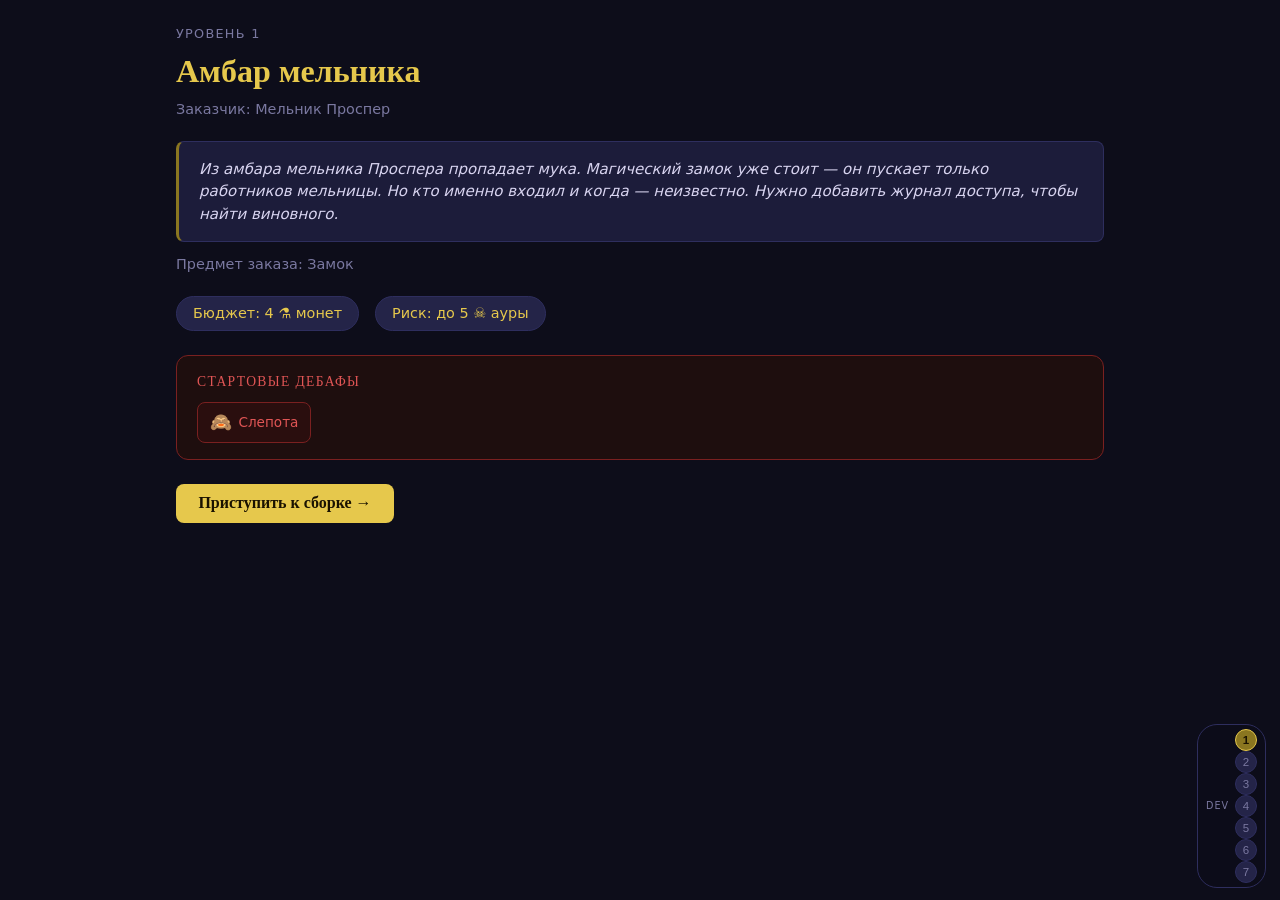
==== commit aedc3654: "feat: CSV playtest, shared simulate, designer pipeline Add browser playtest over new/*.csv with matr" ====
--- a/index.html
+++ b/index.html
@@ -18,9 +18,12 @@
   <p id="briefing-client" class="briefing-client"></p>
 
   <p id="briefing-description" class="briefing-description"></p>
+  <p id="briefing-item" class="briefing-item" style="display:none"></p>
 
-  <p class="section-title">Требования заказчика</p>
-  <ul id="briefing-requirements"></ul>
+  <div id="briefing-requirements-section">
+    <p class="section-title">Требования заказчика</p>
+    <ul id="briefing-requirements"></ul>
+  </div>
 
   <div class="briefing-resources">
     <div class="resource-pill">Бюджет: <span id="briefing-budget"></span></div>
@@ -32,7 +35,7 @@
     <div id="briefing-debuffs"></div>
   </div>
 
-  <div class="hint-box">
+  <div id="briefing-hints-section" class="hint-box">
     <div id="briefing-hints"></div>
   </div>
 
@@ -51,8 +54,11 @@
     <span id="hud-gold" class="hud-resource"></span>
     <span id="hud-risk" class="hud-resource"></span>
     <span class="hud-divider">|</span>
-    <span class="hud-group-label">Долги</span>
+    <span class="hud-group-label">Симптомы</span>
     <div id="hud-statuses"></div>
+    <span class="hud-group-label hud-treat-label">Лечение</span>
+    <div id="hud-treatments" class="hud-treatments"></div>
+    <button id="btn-show-solution" class="btn-hint-hud" title="Показать решения">💡</button>
   </div>
 
   <!-- Main area -->
@@ -65,15 +71,17 @@
       <div id="sidebar-client" class="sidebar-client"></div>
       <p id="sidebar-description" class="sidebar-description"></p>
 
-      <p class="sidebar-section-title">Требования</p>
-      <ul id="sidebar-requirements" class="sidebar-requirements"></ul>
+      <div id="sidebar-requirements-section">
+        <p class="sidebar-section-title">Требования</p>
+        <ul id="sidebar-requirements" class="sidebar-requirements"></ul>
+      </div>
 
       <div class="sidebar-debuffs">
         <p class="sidebar-debuffs-title">Стартовые дебафы</p>
         <div id="sidebar-debuffs"></div>
       </div>
 
-      <div class="sidebar-hints">
+      <div id="sidebar-hints-section" class="sidebar-hints">
         <div id="sidebar-hints"></div>
       </div>
     </div>
@@ -162,6 +170,20 @@
 
 </div>
 
+<!-- ═══════════════════════════════════════════════════════════════
+     SOLUTION MODAL
+════════════════════════════════════════════════════════════════ -->
+<div id="solution-modal" class="solution-modal" style="display:none">
+  <div class="solution-modal-backdrop"></div>
+  <div class="solution-modal-box">
+    <div class="solution-modal-header">
+      <h2 class="solution-modal-title">💡 Решения</h2>
+      <button id="solution-modal-close" class="solution-modal-close">✕</button>
+    </div>
+    <div id="solution-modal-body" class="solution-modal-body"></div>
+  </div>
+</div>
+
 <script type="module" src="ui.js"></script>
 
 <!-- Dev nav: quick level jump bar -->
--- a/style.css
+++ b/style.css
@@ -99,6 +99,12 @@
   font-style: italic;
 }
 
+.briefing-item {
+  color: var(--text-dim);
+  font-size: 0.9rem;
+  margin: -0.75rem 0 1.25rem;
+}
+
 .section-title {
   font-family: var(--font-main);
   color: var(--text-label);
@@ -302,6 +308,27 @@
   flex-wrap: wrap;
 }
 
+.hud-treat-label {
+  margin-left: 0.35rem;
+}
+
+#hud-treatments {
+  display: flex;
+  gap: 0.25rem;
+  align-items: center;
+  flex-wrap: wrap;
+  max-width: 420px;
+}
+
+.treatment-live-badge {
+  font-size: 0.68rem;
+  color: #7ec8e3;
+  background: rgba(126, 200, 227, 0.12);
+  border-radius: 4px;
+  padding: 1px 5px;
+  cursor: default;
+}
+
 .status-clear { color: var(--text-dim); font-size: 0.8rem; }
 
 .status-badge {
@@ -1065,7 +1092,40 @@
   margin-top: 0.25rem;
 }
 
-/* ── Позитивный баф ─────────────────────────────────────────────── */
+/* ── Лечение (treatmentTags) ───────────────────────────────────── */
+.spell-treat-row {
+  display: flex;
+  flex-wrap: wrap;
+  align-items: center;
+  gap: 0.25rem;
+  width: 100%;
+}
+.spell-meta-label {
+  font-size: 0.65rem;
+  text-transform: uppercase;
+  letter-spacing: 0.06em;
+  color: var(--text-dim);
+}
+.spell-treatment {
+  font-size: 0.72rem;
+  color: #7ec8e3;
+  font-weight: 600;
+  background: rgba(126, 200, 227, 0.12);
+  border-radius: 4px;
+  padding: 1px 5px;
+}
+.spell-explicit-resolve {
+  font-size: 0.68rem;
+  color: #c9a227;
+  margin: 0.15rem 0 0.1rem;
+}
+.spell-resolve {
+  font-size: 0.7rem;
+  color: #81c784;
+  margin-left: 0.35rem;
+}
+
+/* ── Позитивный баф (legacy) ─────────────────────────────────────── */
 .spell-buff {
   font-size: 0.72rem;
   color: #4caf7d;
@@ -1141,6 +1201,15 @@
   font-size: 0.75rem;
   color: #f0c040;
 }
+.assembly-treat-wrap {
+  display: flex;
+  flex-wrap: wrap;
+  gap: 0.2rem;
+}
+.assembly-explicit {
+  font-size: 0.7rem;
+  color: #c9a227;
+}
 .assembly-buff {
   font-size: 0.72rem;
   color: #4caf7d;
@@ -1152,3 +1221,127 @@
   color: #666;
   font-style: italic;
 }
+
+/* ─── Solution Modal ─────────────────────────────────────────────────────── */
+
+.btn-hint-hud {
+  margin-left: auto;
+  background: rgba(230,200,76,0.12);
+  border: 1px solid var(--gold-dim);
+  color: var(--gold);
+  font-size: 1rem;
+  padding: 2px 10px;
+  border-radius: var(--radius);
+  cursor: pointer;
+  transition: background var(--transition);
+  flex-shrink: 0;
+}
+.btn-hint-hud:hover { background: rgba(230,200,76,0.25); }
+
+.solution-modal {
+  position: fixed; inset: 0; z-index: 1000;
+  display: flex; align-items: center; justify-content: center;
+}
+.solution-modal-backdrop {
+  position: absolute; inset: 0;
+  background: rgba(5,5,18,0.82);
+  backdrop-filter: blur(3px);
+}
+.solution-modal-box {
+  position: relative; z-index: 1;
+  background: var(--bg-base);
+  border: 1px solid var(--border-glow);
+  border-radius: var(--radius-lg);
+  width: min(780px, 95vw);
+  max-height: 88vh;
+  display: flex; flex-direction: column;
+  box-shadow: 0 8px 48px rgba(0,0,0,0.7);
+}
+.solution-modal-header {
+  display: flex; align-items: center; justify-content: space-between;
+  padding: 14px 20px 12px;
+  border-bottom: 1px solid var(--border);
+  flex-shrink: 0;
+}
+.solution-modal-title {
+  margin: 0; font-size: 1.15rem;
+  color: var(--gold); font-family: var(--font-main);
+}
+.solution-modal-close {
+  background: transparent; border: none;
+  color: var(--text-dim); font-size: 1.1rem; cursor: pointer;
+  padding: 2px 6px; border-radius: 4px;
+  transition: color var(--transition);
+}
+.solution-modal-close:hover { color: var(--text-main); }
+
+.solution-modal-body {
+  overflow-y: auto; padding: 16px 20px;
+  display: flex; flex-direction: column; gap: 14px;
+}
+
+/* Solution card */
+.sol-card {
+  background: var(--bg-card);
+  border: 1px solid var(--border);
+  border-radius: var(--radius);
+  overflow: hidden;
+}
+.sol-card-header {
+  display: flex; align-items: center; justify-content: space-between;
+  padding: 10px 14px;
+  background: var(--bg-raised);
+  border-bottom: 1px solid var(--border);
+}
+.sol-card-name {
+  font-size: 0.95rem; font-weight: 600;
+  color: var(--text-main);
+}
+.sol-apply-btn {
+  background: var(--gold);
+  color: #111; border: none; cursor: pointer;
+  font-size: 0.8rem; font-weight: 700;
+  padding: 4px 12px; border-radius: var(--radius);
+  transition: opacity var(--transition);
+  white-space: nowrap;
+}
+.sol-apply-btn:hover { opacity: 0.85; }
+
+.sol-card-body {
+  padding: 10px 14px;
+  display: flex; flex-direction: column; gap: 6px;
+}
+.sol-placements {
+  display: flex; flex-wrap: wrap; gap: 6px;
+}
+.sol-placement {
+  display: flex; align-items: center; gap: 5px;
+  background: var(--bg-raised);
+  border: 1px solid var(--border);
+  border-radius: 6px;
+  padding: 4px 9px;
+  font-size: 0.8rem;
+}
+.sol-placement-slot {
+  color: var(--text-dim); font-family: var(--font-ui);
+  font-size: 0.72rem;
+}
+.sol-placement-arrow { color: var(--border-glow); font-size: 0.75rem; }
+.sol-placement-card { color: var(--text-main); font-weight: 500; }
+
+.sol-note {
+  font-size: 0.8rem; color: var(--text-dim);
+  font-style: italic; line-height: 1.4;
+  padding-top: 4px;
+  border-top: 1px solid var(--border);
+  margin-top: 2px;
+}
+
+.sol-matrix-badge {
+  display: inline-flex; align-items: center; gap: 4px;
+  font-size: 0.75rem; color: var(--yellow);
+  background: rgba(230,168,60,0.1);
+  border: 1px solid rgba(230,168,60,0.25);
+  border-radius: 5px; padding: 2px 8px;
+  margin-bottom: 4px;
+}
